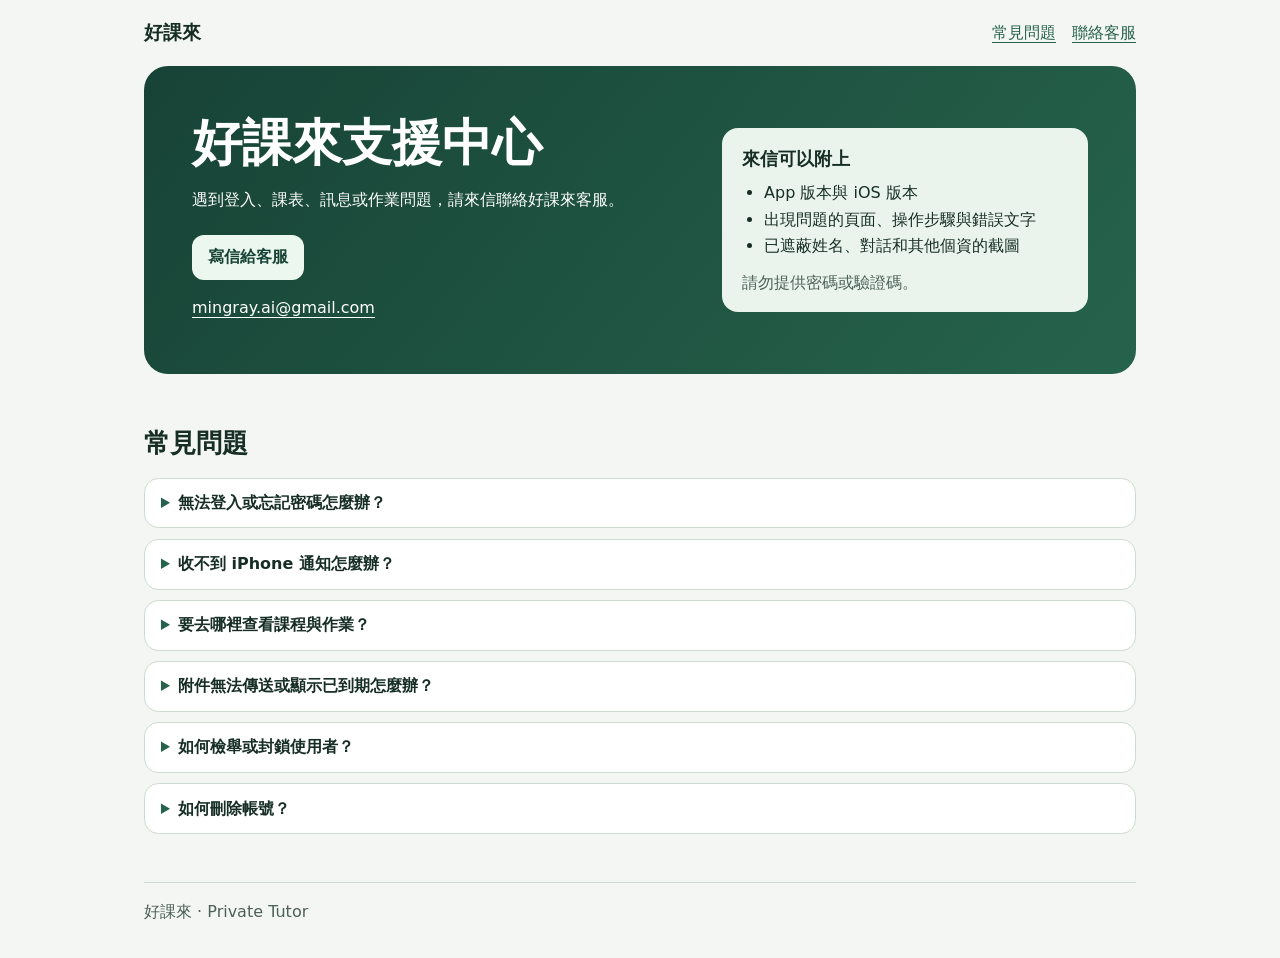
==== index.html @ 3c5ce07e "Publish the Private Tutor support page" ====
<!doctype html>
<html lang="zh-Hant-TW">
<head>
  <meta charset="utf-8">
  <meta name="viewport" content="width=device-width, initial-scale=1">
  <meta name="description" content="聯絡好課來客服，查詢帳號、課表、訊息、附件與 iPhone 通知的常見問題。">
  <meta name="color-scheme" content="light dark">
  <title>好課來｜支援中心</title>
  <link rel="stylesheet" href="style.css">
</head>
<body>
  <a class="skip" href="#main">跳至主要內容</a>
  <header class="top wrap">
    <span class="brand">好課來</span>
    <nav aria-label="頁面導覽"><a href="#faq">常見問題</a><a href="#contact">聯絡客服</a></nav>
  </header>
  <main id="main" class="wrap">
    <section id="contact" class="hero" aria-labelledby="title">
      <div class="hero-text">
        <h1 id="title">好課來支援中心</h1>
        <p>遇到登入、課表、訊息或作業問題，請來信聯絡好課來客服。</p>
        <a class="action" href="mailto:mingray.ai@gmail.com?subject=%E5%A5%BD%E8%AA%B2%E4%BE%86%20App%20%E6%94%AF%E6%8F%B4">寫信給客服</a>
        <a class="email" href="mailto:mingray.ai@gmail.com">mingray.ai@gmail.com</a>
      </div>
      <aside class="note" aria-labelledby="before">
        <h2 id="before">來信可以附上</h2>
        <ul>
          <li>App 版本與 iOS 版本</li>
          <li>出現問題的頁面、操作步驟與錯誤文字</li>
          <li>已遮蔽姓名、對話和其他個資的截圖</li>
        </ul>
        <p>請勿提供密碼或驗證碼。</p>
      </aside>
    </section>

    <section id="faq" class="faq" aria-labelledby="faq-title">
      <h2 id="faq-title">常見問題</h2>
      <details>
        <summary>無法登入或忘記密碼怎麼辦？</summary>
        <p>請確認網路正常，並檢查帳號名稱與密碼大小寫。如果還是無法登入或忘記密碼，請來信提供帳號名稱和畫面上的錯誤訊息。</p>
      </details>
      <details>
        <summary>收不到 iPhone 通知怎麼辦？</summary>
        <p>在好課來的「我的」→「通知偏好」打開需要的通知類型。也請到 iPhone 的「設定」→「通知」→「好課來」確認「允許通知」已開啟。</p>
      </details>
      <details>
        <summary>要去哪裡查看課程與作業？</summary>
        <p>到「課表」點選日期，即可查看當天課程。在「學習」可切換「作業」和「課後聯絡簿」，查看繳交期限、老師回饋與課後紀錄。</p>
      </details>
      <details>
        <summary>附件無法傳送或顯示已到期怎麼辦？</summary>
        <p>聊天與作業支援照片、影片和檔案，每個附件上限 25 MB。附件連續 30 天未開啟會到期，從未開啟則從上傳日起算。到期後請聯絡原傳送者重新分享。</p>
      </details>
      <details>
        <summary>如何檢舉或封鎖使用者？</summary>
        <p>在聊天室點右上方「聊天室選項」，即可檢舉或封鎖使用者。如果是家庭聊天室，先選擇對應成員。無法從 App 操作時可使用上方客服信箱。</p>
      </details>
      <details>
        <summary>如何刪除帳號？</summary>
        <p>登入後到「我的」→「帳號管理」→「刪除帳號」，確認後會一併刪除帳號的刊登、對話及排課紀錄。如果因無法登入而無法操作，請來信聯絡客服。</p>
      </details>
    </section>
  </main>
  <footer class="wrap foot">好課來 · Private Tutor</footer>
</body>
</html>
---- style.css ----
:root {
  color-scheme: light dark;
  --page: #f3f6f2;
  --surface: #fff;
  --ink: #172e26;
  --muted: #4d6158;
  --accent: #26634c;
  --border: #cddbd0;
  --focus: #9a4916;
  font-family: system-ui, -apple-system, "PingFang TC", "Microsoft JhengHei", sans-serif;
  line-height: 1.65;
}

@media (prefers-color-scheme: dark) {
  :root {
    --page: #101916;
    --surface: #1c2923;
    --ink: #eaf3ed;
    --muted: #b1c3ba;
    --accent: #98debb;
    --border: #4a6154;
    --focus: #ffd39b;
  }
}

*, *::before, *::after { box-sizing: border-box; }
body { margin: 0; background: var(--page); color: var(--ink); }
a { color: var(--accent); text-underline-offset: .22em; }
:focus-visible { outline: .18rem solid var(--focus); outline-offset: .25rem; }
.wrap { width: min(100% - 2rem, 62rem); margin-inline: auto; }
.skip { position: absolute; inset: .5rem auto auto .5rem; transform: translateY(-200%); padding: .5rem; background: var(--surface); }
.skip:focus { transform: none; }
.top { display: flex; justify-content: space-between; flex-wrap: wrap; align-items: center; gap: .1rem 1rem; padding-block: .7rem; }
.brand { font-size: 1.2rem; font-weight: 750; }
.top nav { display: flex; flex-wrap: wrap; gap: .25rem 1rem; }
.top nav a { display: inline-flex; align-items: center; min-height: 2.75rem; }
.hero { display: grid; grid-template-columns: minmax(0, 1.32fr) minmax(0, 1fr); gap: clamp(1rem, 4vw, 3rem); align-items: center; padding: clamp(1.25rem, 5vw, 3rem); background: linear-gradient(130deg, #174336, #26634c); color: white; border-radius: 1.5rem; }
h1, h2, p { margin: 0; }
h1 { font-size: clamp(2rem, 5vw, 3.1rem); line-height: 1.2; }
.hero-text p { margin-block: .85rem 1.3rem; max-width: 28rem; }
.action { display: inline-flex; align-items: center; justify-content: center; min-height: 2.75rem; padding: .6rem 1rem; color: #174336; background: #ecf8ef; border-radius: .75rem; font-weight: 750; text-decoration: none; }
.action:hover { background: #d6ecdc; }
.email { display: table; color: white; margin-top: .7rem; overflow-wrap: anywhere; padding-block: .25rem; }
.note { background: #eaf4ec; color: #172e26; border-radius: 1rem; padding: 1rem 1.2rem; }
.note h2 { font-size: 1.15rem; }
.note ul { padding-inline-start: 1.4rem; margin-block: .4rem; }
.note p { color: #4d6158; margin-top: .65rem; }
.faq { margin-block: clamp(1.5rem, 4vw, 3rem); }
.faq h2 { font-size: 1.6rem; margin-bottom: .85rem; }
details { margin-block: .65rem; border: 1px solid var(--border); background: var(--surface); border-radius: .9rem; }
summary { min-height: 3rem; padding: .7rem 1rem; cursor: pointer; font-weight: 680; }
summary::marker { color: var(--accent); }
details[open] summary { color: var(--accent); }
details p { padding: 0 1rem 1rem; color: var(--muted); max-width: 52rem; }
.foot { color: var(--muted); border-top: 1px solid var(--border); padding-block: 1rem 2rem; }
[id] { scroll-margin-top: 1rem; }

@media (max-width: 44rem) {
  .hero { grid-template-columns: minmax(0, 1fr); }
}
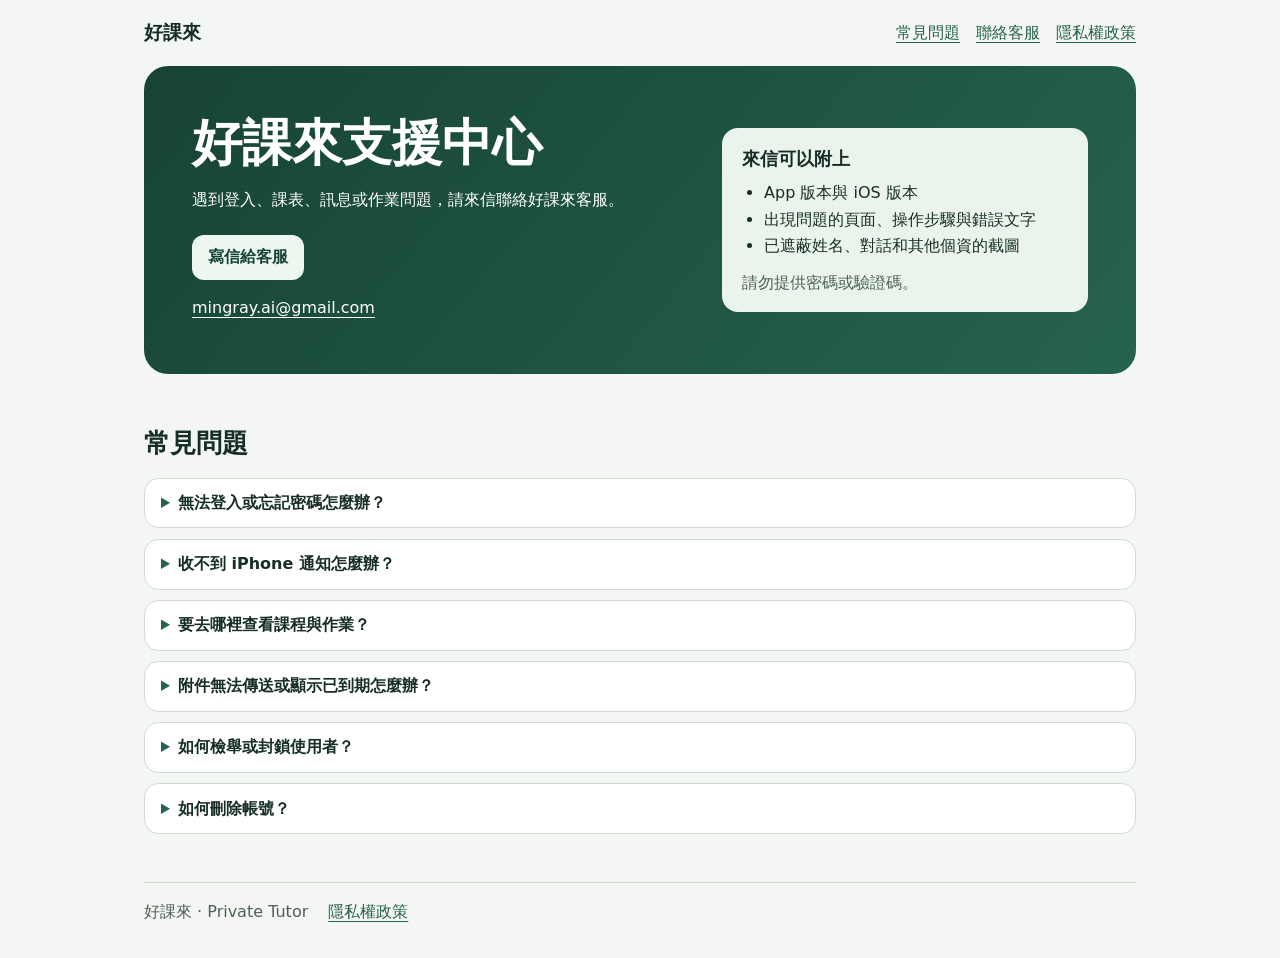
==== commit 1454140c: "Publish the app privacy policy" ====
--- a/index.html
+++ b/index.html
@@ -12,7 +12,7 @@
   <a class="skip" href="#main">跳至主要內容</a>
   <header class="top wrap">
     <span class="brand">好課來</span>
-    <nav aria-label="頁面導覽"><a href="#faq">常見問題</a><a href="#contact">聯絡客服</a></nav>
+    <nav aria-label="頁面導覽"><a href="#faq">常見問題</a><a href="#contact">聯絡客服</a><a href="privacy/">隱私權政策</a></nav>
   </header>
   <main id="main" class="wrap">
     <section id="contact" class="hero" aria-labelledby="title">
@@ -61,6 +61,6 @@
       </details>
     </section>
   </main>
-  <footer class="wrap foot">好課來 · Private Tutor</footer>
+  <footer class="wrap foot"><span>好課來 · Private Tutor</span><a href="privacy/">隱私權政策</a></footer>
 </body>
 </html>
--- a/style.css
+++ b/style.css
@@ -52,7 +52,16 @@
 summary::marker { color: var(--accent); }
 details[open] summary { color: var(--accent); }
 details p { padding: 0 1rem 1rem; color: var(--muted); max-width: 52rem; }
-.foot { color: var(--muted); border-top: 1px solid var(--border); padding-block: 1rem 2rem; }
+.foot { display: flex; flex-wrap: wrap; gap: .4rem 1.25rem; color: var(--muted); border-top: 1px solid var(--border); padding-block: 1rem 2rem; }
+.policy-intro { padding: clamp(1.25rem, 5vw, 3rem); background: linear-gradient(130deg, #174336, #26634c); color: white; border-radius: 1.5rem; }
+.policy-intro p { margin-top: .8rem; }
+.policy { max-width: 48rem; margin: 1rem auto 2rem; padding: clamp(1.15rem, 4vw, 2.35rem); border: 1px solid var(--border); background: var(--surface); border-radius: 1.25rem; }
+.policy section + section { margin-top: 1.5rem; }
+.policy h2 { font-size: 1.25rem; margin-bottom: .5rem; }
+.policy p + p { margin-top: .75rem; }
+.policy ul { margin: .55rem 0; padding-inline-start: 1.4rem; }
+.policy li + li { margin-top: .4rem; }
+.policy a { overflow-wrap: anywhere; }
 [id] { scroll-margin-top: 1rem; }
 
 @media (max-width: 44rem) {
